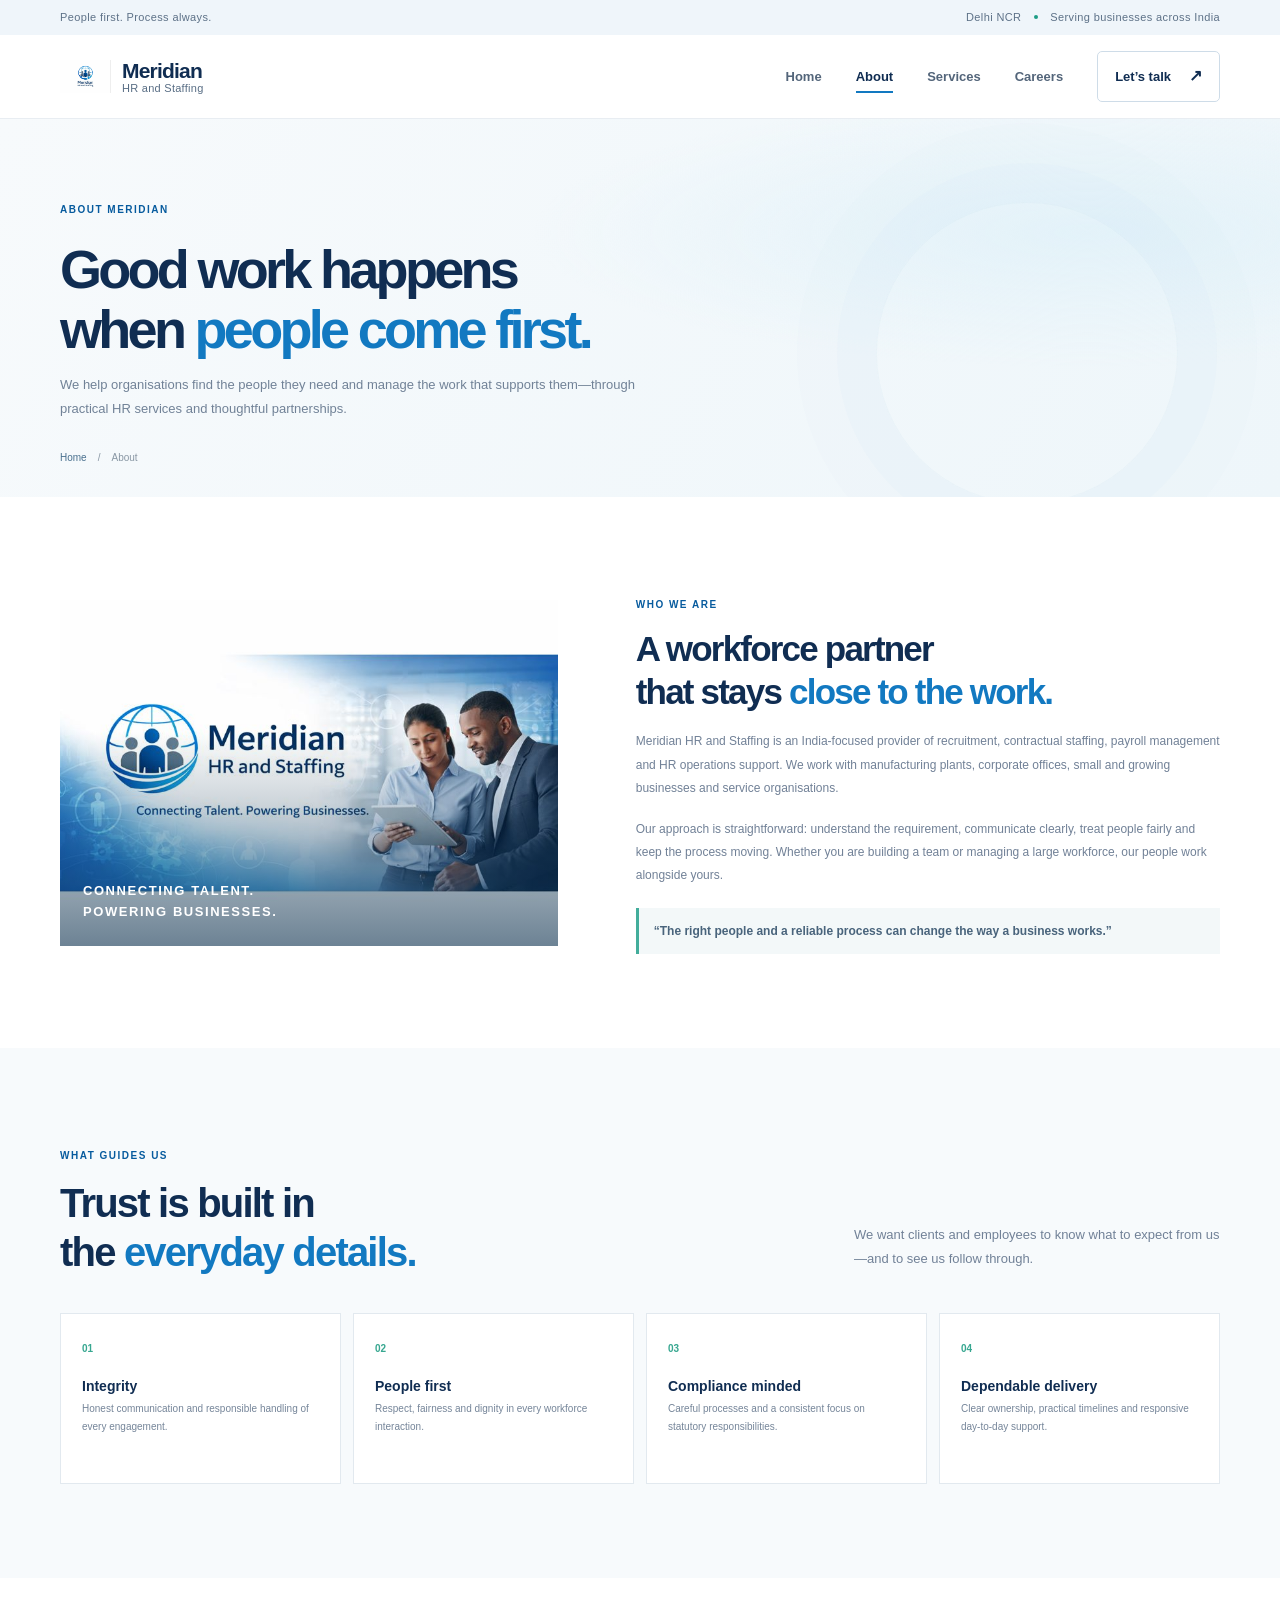
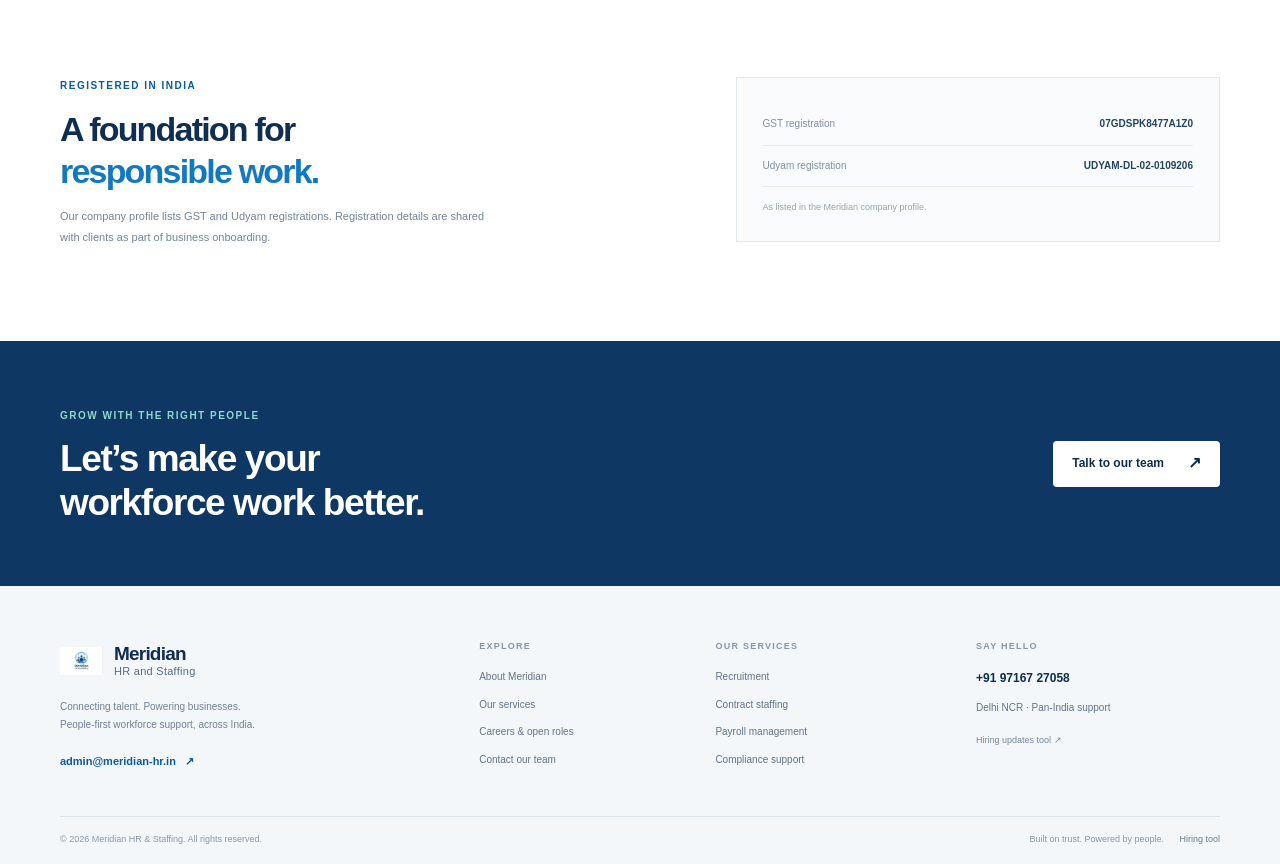
==== about.html @ 5dda0aa1 "Publish Meridian HR & Staffing website" ====
<!doctype html><html lang="en"><head><meta charset="utf-8"><meta name="viewport" content="width=device-width, initial-scale=1"><meta name="description" content="Meet Meridian HR & Staffing, a people-first partner for recruitment, staffing and workforce operations across India."><title>About Meridian | Meridian HR & Staffing</title><link rel="icon" href="assets/logo.jpg"><link rel="stylesheet" href="assets/styles.css"></head><body><div id="site-header"></div><main><section class="page-hero"><div class="container"><span class="eyebrow">ABOUT MERIDIAN</span><h1>Good work happens<br>when <span>people come first.</span></h1><p>We help organisations find the people they need and manage the work that supports them—through practical HR services and thoughtful partnerships.</p><div class="breadcrumb"><a href="index.html">Home</a><span>/</span><span>About</span></div></div></section><section class="section"><div class="container about-split"><div class="about-image"><img src="assets/cover-page.jpg" alt="Meridian HR and Staffing team connecting talent and business"><span>CONNECTING TALENT.<br>POWERING BUSINESSES.</span></div><div class="about-copy"><span class="eyebrow">WHO WE ARE</span><h2>A workforce partner<br>that stays <span>close to the work.</span></h2><p>Meridian HR and Staffing is an India-focused provider of recruitment, contractual staffing, payroll management and HR operations support. We work with manufacturing plants, corporate offices, small and growing businesses and service organisations.</p><p>Our approach is straightforward: understand the requirement, communicate clearly, treat people fairly and keep the process moving. Whether you are building a team or managing a large workforce, our people work alongside yours.</p><div class="about-quote">“The right people and a reliable process can change the way a business works.”</div></div></div></section><section class="section values-section"><div class="container"><div class="section-heading"><div><span class="eyebrow">WHAT GUIDES US</span><h2>Trust is built in<br>the <span>everyday details.</span></h2></div><p>We want clients and employees to know what to expect from us—and to see us follow through.</p></div><div class="value-grid"><div class="value-card"><span>01</span><h3>Integrity</h3><p>Honest communication and responsible handling of every engagement.</p></div><div class="value-card"><span>02</span><h3>People first</h3><p>Respect, fairness and dignity in every workforce interaction.</p></div><div class="value-card"><span>03</span><h3>Compliance minded</h3><p>Careful processes and a consistent focus on statutory responsibilities.</p></div><div class="value-card"><span>04</span><h3>Dependable delivery</h3><p>Clear ownership, practical timelines and responsive day-to-day support.</p></div></div></div></section><section class="section credentials-section"><div class="container credentials-inner"><div><span class="eyebrow">REGISTERED IN INDIA</span><h2>A foundation for<br><span>responsible work.</span></h2><p>Our company profile lists GST and Udyam registrations. Registration details are shared with clients as part of business onboarding.</p></div><div class="credential-card"><div><span>GST registration</span><b>07GDSPK8477A1Z0</b></div><div><span>Udyam registration</span><b>UDYAM-DL-02-0109206</b></div><small>As listed in the Meridian company profile.</small></div></div></section><section class="cta-section"><div class="container cta-inner"><div><span class="eyebrow eyebrow-light">GROW WITH THE RIGHT PEOPLE</span><h2>Let’s make your<br>workforce work better.</h2></div><a class="button button-light" href="contact.html">Talk to our team <span>↗</span></a></div></section></main><div id="site-footer"></div><script src="assets/site.js"></script></body></html>
---- assets/styles.css ----
:root{--navy:#102d52;--blue:#1279c1;--blue-deep:#075b9e;--ink:#1b2d41;--muted:#64768b;--pale:#f4f8fc;--line:#e0e8f0;--white:#fff;--mint:#cdece4;--font-body:'DM Sans',Arial,sans-serif;--font-display:'Manrope','DM Sans',Arial,sans-serif}*{box-sizing:border-box}html{scroll-behavior:smooth;scroll-padding-top:110px}body{margin:0;color:var(--ink);background:#fff;font-family:var(--font-body);font-size:15px;line-height:1.65;-webkit-font-smoothing:antialiased}body.menu-open{overflow:hidden}a{color:inherit;text-decoration:none}button,input,textarea,select{font:inherit}button,a{-webkit-tap-highlight-color:transparent}img{display:block;max-width:100%}.container{width:min(1160px,calc(100% - 64px));margin-inline:auto}.topbar{background:#eff5fa;color:#5d7187;font-size:11px;letter-spacing:.035em}.topbar-inner{min-height:35px;display:flex;align-items:center;justify-content:space-between}.topbar i,.hero-bottom i{display:inline-block;width:4px;height:4px;margin:0 9px 2px;border-radius:50%;background:#1d9c85}.site-header{position:sticky;z-index:20;top:0;background:rgba(255,255,255,.95);backdrop-filter:blur(14px);border-bottom:1px solid #e8edf2}.nav-wrap{height:83px;display:flex;align-items:center;justify-content:space-between}.brand{display:flex;align-items:center;gap:11px;color:var(--navy)}.brand img{width:51px;height:51px;object-fit:contain}.brand span{display:flex;flex-direction:column;line-height:1.13}.brand b{font:800 21px/1.1 var(--font-display);letter-spacing:-.8px}.brand small{font-size:11px;color:#586d84;letter-spacing:.025em}.main-nav{display:flex;align-items:center;gap:34px;font-size:13px;font-weight:600;color:#53657a}.main-nav>a:not(.nav-contact){position:relative;padding:8px 0}.main-nav>a:not(.nav-contact):after{content:"";position:absolute;right:100%;bottom:2px;left:0;height:2px;background:var(--blue);transition:right .2s}.main-nav>a:not(.nav-contact):hover:after,.main-nav>a[aria-current="page"]:after{right:0}.main-nav>a[aria-current="page"]{color:var(--navy)}.nav-contact{display:flex;align-items:center;gap:18px;padding:11px 17px;border:1px solid #cedce8;border-radius:5px;color:var(--navy);transition:.2s}.nav-contact:hover{background:var(--navy);border-color:var(--navy);color:white}.nav-contact span{font-size:16px}.menu-toggle{display:none}.hero{overflow:hidden;position:relative;padding:49px 0 0;background:linear-gradient(118deg,#f9fbfd 0%,#f4f9fd 60%,#e9f4fa 100%)}.hero-grid{display:grid;grid-template-columns:1fr 1.03fr;align-items:center;gap:49px;min-height:438px;padding-bottom:42px}.eyebrow{display:inline-flex;align-items:center;gap:9px;color:var(--blue-deep);font-size:10px;font-weight:700;letter-spacing:.15em;line-height:1.5}.hero-copy>.eyebrow{padding:7px 12px;border:1px solid #dce8f1;border-radius:99px;background:#ffffff9c}.hero-copy>.eyebrow i{width:7px;height:7px;border-radius:50%;background:#45ad91;box-shadow:0 0 0 3px #45ad9120}.hero h1,.page-hero h1,.not-found h1{margin:23px 0 16px;color:var(--navy);font:700 clamp(39px,5vw,61px)/1.12 var(--font-display);letter-spacing:-3.7px}.hero h1 span,.page-hero h1 span,.not-found h1 span{color:var(--blue)}.hero-copy>p{max-width:500px;margin:0;color:#62768c;font-size:15px;line-height:1.9}.hero-actions{display:flex;align-items:center;gap:14px;margin-top:28px}.button{display:inline-flex;align-items:center;justify-content:center;gap:24px;min-height:46px;padding:0 18px;border:1px solid transparent;border-radius:4px;font-size:12px;font-weight:700;cursor:pointer;transition:background .2s,color .2s,border-color .2s,transform .2s}.button span{font-size:16px;transition:transform .2s}.button:hover{transform:translateY(-2px)}.button:hover span{transform:translate(2px,-1px)}.button-primary{background:var(--navy);color:white}.button-primary:hover{background:#1c4a77}.button-quiet{border-color:#d5e0e9;background:#ffffff7d;color:var(--navy)}.button-quiet:hover{border-color:#94aec4;background:white}.hero-proof{display:flex;align-items:center;gap:13px;margin-top:36px;color:#758598;font-size:11px}.avatar-stack{display:flex;padding-left:5px}.avatar-stack span{display:grid;place-items:center;width:27px;height:27px;margin-left:-5px;border:2px solid #f5f8fc;border-radius:50%;background:#dbe9f3;color:var(--navy);font-size:8px;font-weight:700}.avatar-stack span:nth-child(2){background:#cee7ed}.avatar-stack span:nth-child(3){background:#d9eee5}.hero-art{position:relative;padding:8px 5px 8px 0}.hero-image{overflow:hidden;position:relative;height:354px;border-radius:3px 76px 3px 3px;background:#dceefa;box-shadow:0 21px 54px #143d5f16}.hero-image:after{position:absolute;inset:0;content:"";background:linear-gradient(90deg,#e7f5fc26,transparent 62%),linear-gradient(0deg,#164b7333,transparent 52%)}.hero-image img{width:100%;height:100%;object-fit:cover}.hero-note{position:absolute;right:-16px;bottom:35px;z-index:1;display:flex;align-items:center;gap:12px;min-width:236px;padding:14px 17px;border:1px solid #e7edf2;background:#fff;box-shadow:0 9px 30px #143d5f16}.note-icon{display:grid;place-items:center;width:34px;height:34px;border-radius:50%;background:#e9f5f8;color:var(--blue);font-size:19px}.hero-note span:last-child{display:flex;flex-direction:column}.hero-note b{font-size:10px;color:var(--navy)}.hero-note small{margin-top:3px;color:#8794a2;font-size:9px}.hero-dot{position:absolute;width:9px;height:9px;border-radius:50%;background:#53c4b0;box-shadow:0 0 0 6px #53c4b028}.dot-one{top:7px;left:-20px}.dot-two{right:1px;top:31px;width:6px;height:6px;background:#147cc0}.hero-bottom{display:flex;justify-content:space-between;padding:16px 0 17px;border-top:1px solid #dfe8ee;color:#788a9d;font-size:9px;font-weight:700;letter-spacing:.12em}.trust-strip{border-bottom:1px solid #e8edf1;background:#fff}.trust-inner{display:flex;align-items:center;justify-content:space-between;min-height:79px}.trust-label{color:#8794a3;font-size:11px}.trust-items{display:flex;align-items:center;gap:33px;color:#314860;font:700 11px var(--font-display)}.trust-items span+span:before{display:inline-block;width:4px;height:4px;margin:0 15px 2px 0;border-radius:50%;background:#3eb79d;content:""}.section{padding:94px 0}.section-heading{display:flex;align-items:flex-end;justify-content:space-between;gap:35px;margin-bottom:37px}.section-heading h2,.stats-layout h2,.process-intro h2,.contact-form-wrap h2,.about-copy h2,.credentials-inner h2{margin:12px 0 0;color:var(--navy);font:700 clamp(29px,3.5vw,40px)/1.22 var(--font-display);letter-spacing:-1.8px}.section-heading h2 span,.stats-layout h2 span,.process-intro h2 span,.contact-form-wrap h2 span,.about-copy h2 span,.credentials-inner h2 span{color:var(--blue)}.section-heading>p{max-width:366px;margin:0 0 5px;color:#718197;font-size:13px;line-height:1.85}.service-grid{display:grid;grid-template-columns:repeat(4,1fr);gap:12px}.service-card{position:relative;display:flex;min-height:268px;flex-direction:column;padding:23px 21px;border:1px solid #e2e9ef;background:white;transition:transform .22s,border-color .22s,box-shadow .22s}.service-card:hover{transform:translateY(-5px);border-color:#bed9e9;box-shadow:0 12px 35px #133a5810}.card-highlight{border-color:#d1e5ec;background:#f3f9fb}.card-index{color:#8595a5;font-size:9px;font-weight:700;letter-spacing:.13em}.service-icon{display:grid;place-items:center;width:38px;height:38px;margin:27px 0 13px;border:1px solid #e0ebf1;border-radius:2px;background:#f3f8fb;color:#0874b9;font-size:20px}.service-card h3{margin:0;color:var(--navy);font:700 15px var(--font-display);letter-spacing:-.3px}.service-card>p{margin:8px 0 21px;color:#718197;font-size:11px;line-height:1.75}.card-link{display:flex;align-items:center;justify-content:space-between;margin-top:auto;padding-top:14px;border-top:1px solid #e8edf1;color:#526b83;font-size:10px;font-weight:700}.card-link b{color:var(--blue);font-size:15px}.services-footer{display:flex;align-items:center;justify-content:space-between;margin-top:20px;color:#7b8c9d;font-size:10px}.text-link{display:inline-flex;align-items:center;gap:11px;color:var(--blue-deep);font-size:11px;font-weight:700}.text-link span{font-size:15px;transition:transform .2s}.text-link:hover span{transform:translateX(4px)}.process-section{overflow:hidden;background:#102f54;color:#fff}.process-layout{display:grid;grid-template-columns:.9fr 1.1fr;gap:100px}.eyebrow-light{color:#90d8cb}.process-intro h2{margin-top:14px;color:#fff;font-size:43px}.process-intro h2 span{color:#78c7e4}.process-intro>p{max-width:394px;margin:18px 0 24px;color:#c2d0dd;font-size:13px;line-height:1.9}.button-light{background:#fff;color:var(--navy)}.button-light:hover{background:#e4f4f8}.process-list{border-top:1px solid #ffffff2a}.process-row{display:grid;grid-template-columns:44px 1fr 20px;align-items:center;gap:15px;min-height:88px;border-bottom:1px solid #ffffff2a}.process-row>span{align-self:start;padding-top:26px;color:#79cbb9;font-size:10px;font-weight:700;letter-spacing:.08em}.process-row h3{margin:0;color:#fff;font:600 14px var(--font-display)}.process-row p{margin:5px 0 0;color:#b3c3d3;font-size:10px}.process-row>b{color:#77c9bc;font-size:16px}.stats-section{background:#f7fafc}.stats-layout{display:grid;grid-template-columns:.83fr 1.17fr;align-items:center;gap:75px}.stats-layout>div:first-child>p{max-width:390px;margin:15px 0 0;color:#748397;font-size:12px;line-height:1.9}.stats-grid{display:grid;grid-template-columns:1fr 1fr;border-top:1px solid #dce5ed;border-left:1px solid #dce5ed}.stat-box{display:flex;min-height:131px;flex-direction:column;justify-content:center;padding:23px 26px;border-right:1px solid #dce5ed;border-bottom:1px solid #dce5ed;background:#ffffff8c}.stat-box>strong{color:var(--navy);font:700 38px/1 var(--font-display);letter-spacing:-1.6px}.stat-box>strong span{color:var(--blue)}.stat-box>span{margin-top:10px;color:#728398;font-size:10px}.stat-caption{position:relative;justify-content:center;background:#edf6f7}.stat-caption>span{max-width:200px;margin:0;color:#4c667c;font:600 13px/1.6 var(--font-display)}.stat-caption>b{position:absolute;right:20px;bottom:12px;color:#56af9d;font-size:23px}.industries-section{padding-top:91px;padding-bottom:96px}.industries-section .section-heading{margin-bottom:28px}.industry-row{display:grid;grid-template-columns:65px 1.1fr 1fr 23px;align-items:center;min-height:69px;border-top:1px solid #e4ebf0;transition:padding .2s,background .2s}.industry-row:last-child{border-bottom:1px solid #e4ebf0}.industry-row:hover{padding-inline:11px;background:#f5f9fb}.industry-row>span:first-child{color:#91a0ad;font-size:10px}.industry-row>b{color:var(--navy);font:700 13px var(--font-display)}.industry-desc{color:#8593a1;font-size:10px}.industry-arrow{justify-self:end;color:var(--blue);font-size:17px}.cta-section{padding:61px 0;background:#0e3863;color:white}.cta-inner{display:flex;align-items:center;justify-content:space-between;gap:30px}.cta-inner h2{margin:10px 0 0;font:700 clamp(28px,3vw,37px)/1.2 var(--font-display);letter-spacing:-1.4px}.cta-inner p{margin:11px 0 0;color:#c1d3e0;font-size:12px}.cta-inner>.button{flex-shrink:0}.site-footer{background:#f4f7fa}.footer-main{display:grid;grid-template-columns:1.55fr .8fr .9fr 1fr;gap:41px;padding-top:53px;padding-bottom:43px}.brand-footer img{width:43px;height:43px}.brand-footer b{font-size:19px}.footer-brand>p{margin:16px 0 14px;color:#718196;font-size:10px;line-height:1.8}.footer-email{color:var(--blue-deep);font-size:11px;font-weight:600}.footer-email span{margin-left:6px}.footer-column,.footer-contact{display:flex;flex-direction:column;align-items:flex-start;gap:11px;color:#637488;font-size:10px}.footer-title{margin-bottom:4px;color:#8997a4;font-size:9px;font-weight:700;letter-spacing:.14em}.footer-column a:hover,.footer-contact a:hover{color:var(--blue)}.footer-contact>a:first-of-type{color:var(--navy);font-size:12px;font-weight:700}.footer-contact>span:not(.footer-title){font-size:10px}.footer-contact .footer-admin{margin-top:5px;color:#76899c;font-size:9px}.footer-bottom{display:flex;justify-content:space-between;padding:15px 0 17px;border-top:1px solid #dce4eb;color:#8a97a4;font-size:9px}.footer-bottom a{margin-left:13px;color:#697e92}.page-hero{position:relative;overflow:hidden;padding:77px 0 31px;background:radial-gradient(ellipse at 85% 30%,#e3f2f9 0,transparent 36%),linear-gradient(120deg,#f7fafc,#eef6fa)}.page-hero:after{position:absolute;right:8%;top:22%;width:300px;height:300px;border:1px solid #b8d8e921;border-radius:50%;content:"";box-shadow:0 0 0 39px #b8d8e914,0 0 0 79px #b8d8e90d;pointer-events:none}.page-hero .container{position:relative;z-index:1}.page-hero h1{margin:18px 0 13px;font-size:54px}.page-hero p{max-width:585px;margin:0;color:#718297;font-size:13px;line-height:1.85}.breadcrumb{display:flex;gap:11px;margin-top:29px;color:#8997a4;font-size:10px}.breadcrumb a{color:#49708e}.about-split{display:grid;grid-template-columns:.92fr 1.08fr;align-items:center;gap:78px}.about-image{position:relative;overflow:hidden;min-height:346px;background:#dceaf1}.about-image:after{position:absolute;inset:0;background:linear-gradient(0deg,#1034519c,transparent 62%);content:""}.about-image img{position:absolute;width:100%;height:100%;object-fit:cover}.about-image>span{position:absolute;z-index:1;bottom:23px;left:23px;color:white;font:700 13px/1.65 var(--font-display);letter-spacing:.12em}.about-copy h2{font-size:35px}.about-copy>p{margin:17px 0 0;color:#718197;font-size:12px;line-height:1.95}.about-quote{margin-top:20px;padding:13px 15px;border-left:3px solid #42ad9b;background:#f3f8f9;color:#49647c;font:600 12px/1.7 var(--font-display)}.values-section{background:#f7fafc}.value-grid{display:grid;grid-template-columns:repeat(4,1fr);gap:12px}.value-card{min-height:171px;padding:21px;border:1px solid #e2e9ef;background:white}.value-card>span{color:#37a790;font-size:10px;font-weight:700}.value-card h3{margin:18px 0 6px;color:var(--navy);font:700 14px var(--font-display)}.value-card p{margin:0;color:#758599;font-size:10px;line-height:1.8}.credentials-inner{display:grid;grid-template-columns:1fr .8fr;align-items:center;gap:70px}.credentials-inner h2{font-size:34px}.credentials-inner>div:first-child>p{max-width:440px;margin:14px 0 0;color:#748397;font-size:11px;line-height:1.85}.credential-card{padding:26px;border:1px solid #e0e8ef;background:#f9fbfc}.credential-card>div{display:flex;justify-content:space-between;gap:20px;padding:12px 0;border-bottom:1px solid #e4ebf0}.credential-card>div span{color:#8290a0;font-size:10px}.credential-card>div b{color:#244460;font-size:10px}.credential-card>small{display:block;margin-top:13px;color:#99a4ae;font-size:9px}.service-detail-section{padding-top:47px}.service-detail{display:grid;grid-template-columns:67px 1fr auto;gap:15px;padding:32px 0;border-bottom:1px solid #e3eaf0;scroll-margin-top:125px}.service-detail:first-child{border-top:1px solid #e3eaf0}.detail-number{padding-top:2px;color:#41a996;font:600 19px var(--font-display)}.service-detail h2{margin:8px 0;color:var(--navy);font:700 22px var(--font-display);letter-spacing:-.6px}.service-detail>div>p{max-width:710px;margin:0;color:#718197;font-size:11px;line-height:1.85}.service-detail ul{display:grid;grid-template-columns:1fr 1fr;gap:7px 26px;margin:14px 0 0;padding-left:16px;color:#617589;font-size:10px}.service-detail li::marker{color:#3ba78f}.service-detail>.text-link{align-self:start;margin-top:25px;white-space:nowrap}.jobs-section{padding-top:60px}.jobs-layout{display:grid;grid-template-columns:1fr 288px;align-items:start;gap:39px}.jobs-heading,.admin-panel-head{display:flex;align-items:center;justify-content:space-between;gap:18px;padding-bottom:18px;border-bottom:1px solid #e1e9ef}.jobs-heading h2,.admin-panel-head h2{margin:4px 0 0;color:var(--navy);font:700 25px var(--font-display);letter-spacing:-.8px}.live-label{display:flex;align-items:center;gap:8px;color:#73869a;font-size:9px}.live-label i,.job-active i{width:6px;height:6px;border-radius:50%;background:#3aac8e}.jobs-list{display:grid;gap:12px;margin-top:17px}.job-card{padding:21px;border:1px solid #e0e8ef;background:white;transition:border-color .2s,box-shadow .2s}.job-card:hover{border-color:#c6dce9;box-shadow:0 9px 25px #173f5b0c}.job-card-head{display:flex;align-items:center;justify-content:space-between}.job-dept{color:#5d7890;font-size:9px;font-weight:700;letter-spacing:.09em;text-transform:uppercase}.job-active{display:flex;align-items:center;gap:6px;color:#4c927f;font-size:8px;font-weight:700;letter-spacing:.11em}.job-card h3{margin:11px 0 7px;color:var(--navy);font:700 18px var(--font-display)}.job-meta{display:flex;gap:16px;color:#8090a0;font-size:9px}.job-card>p{max-width:610px;margin:12px 0;color:#6e8093;font-size:11px;line-height:1.75}.job-details{margin-top:11px;border-top:1px solid #edf0f3}.job-details summary{display:flex;justify-content:space-between;padding:11px 0 3px;color:#506a82;font-size:10px;font-weight:700;cursor:pointer;list-style:none}.job-details summary::-webkit-details-marker{display:none}.job-details[open] summary span{transform:rotate(45deg)}.job-details ul{margin:7px 0 10px;padding-left:17px;color:#718398;font-size:10px}.job-apply{min-height:37px;margin-top:13px;font-size:10px}.empty-jobs{padding:39px 23px;border:1px dashed #cddbe4;text-align:center}.empty-jobs>span{color:#35a790;font-size:24px}.empty-jobs h3{margin:9px 0 3px;color:var(--navy);font:700 16px var(--font-display)}.empty-jobs p{color:#77889a;font-size:10px}.jobs-sidebar{padding:22px;border:1px solid #e0e8ef;background:#f8fafc}.jobs-sidebar h3{margin:8px 0 16px;color:var(--navy);font:700 17px var(--font-display)}.tip-row{display:flex;gap:12px;padding:11px 0;border-top:1px solid #e5ebf0}.tip-row>span{color:#42a990;font-size:9px;font-weight:700}.tip-row>p{margin:0;color:#66798d;font-size:10px}.privacy-note{margin-top:12px;padding:13px;background:#edf4f6}.privacy-note>b{color:var(--navy);font-size:10px}.privacy-note>p{margin:5px 0 0;color:#718296;font-size:9px;line-height:1.75}.sidebar-contact{display:flex;flex-direction:column;gap:3px;margin-top:16px;color:#8290a0;font-size:9px}.sidebar-contact span{color:var(--blue-deep);font-weight:700}.jobs-note{margin-top:15px;padding:16px;background:#f3f8fa}.jobs-note>span{float:left;margin-right:10px;color:#36a88f;font-size:17px}.jobs-note>p{margin:0;color:#6b7f93;font-size:10px;line-height:1.8}.jobs-note>a{display:inline-flex;gap:15px;margin:9px 0 0 27px;color:var(--blue-deep);font-size:9px;font-weight:700}.contact-section{padding-top:56px}.contact-layout{display:grid;grid-template-columns:1.02fr .98fr;gap:56px}.contact-options{display:grid;grid-template-columns:1fr 1fr;align-content:start;gap:12px}.contact-card{display:flex;min-height:220px;flex-direction:column;align-items:flex-start;padding:20px;border:1px solid #e1e8ef;background:white;transition:transform .2s,border-color .2s}.contact-card:hover{transform:translateY(-3px);border-color:#bad6e5}.contact-icon{display:grid;place-items:center;width:36px;height:36px;margin-bottom:19px;background:#eff6f8;color:#157cb5;font-size:19px}.contact-card h2{margin:7px 0;color:var(--navy);font:700 14px var(--font-display);letter-spacing:-.35px}.contact-card h2 span{color:#477a9d;font-size:12px}.contact-card>p{margin:0;color:#77889a;font-size:10px;line-height:1.7}.contact-card>b{margin-top:auto;padding-top:12px;color:var(--blue-deep);font-size:9px}.contact-location{grid-column:1/-1;min-height:187px;background:#f6f9fb}.contact-location h2{font-size:20px}.contact-form-wrap{padding:29px;border:1px solid #e0e8ef;background:#f9fbfc}.contact-form-wrap h2{margin-top:7px;font-size:29px}.contact-form-wrap>p{margin:12px 0 18px;color:#748397;font-size:10px;line-height:1.8}.contact-form-wrap form{display:grid;gap:12px}.contact-form-wrap label,.admin-fields label{display:grid;gap:5px;color:#40586f;font-size:10px;font-weight:600}.contact-form-wrap input,.contact-form-wrap textarea,.contact-form-wrap select,.admin-fields input,.admin-fields textarea{width:100%;border:1px solid #dce5eb;border-radius:2px;outline:0;background:white;color:#284259;font-size:11px;font-weight:400;transition:border-color .2s,box-shadow .2s}.contact-form-wrap input,.contact-form-wrap select,.admin-fields input{height:40px;padding:0 11px}.contact-form-wrap textarea,.admin-fields textarea{min-height:75px;padding:9px 11px;resize:vertical}.contact-form-wrap input:focus,.contact-form-wrap textarea:focus,.contact-form-wrap select:focus,.admin-fields input:focus,.admin-fields textarea:focus{border-color:#5ba4c9;box-shadow:0 0 0 3px #5ba4c91b}.contact-form-wrap input::placeholder,.contact-form-wrap textarea::placeholder{color:#a1adb8}.contact-form-wrap form>.button{justify-self:start;margin-top:1px}.form-privacy{margin:0!important;color:#96a1ab!important;font-size:9px!important}.admin-warning{display:flex;gap:13px;padding:16px;border:1px solid #e3dfc7;background:#fcfaf2}.admin-warning>span{color:#b29127;font-size:19px}.admin-warning>b,.admin-warning div>b{color:#5f552e;font-size:11px}.admin-warning p{margin:4px 0 0;color:#77704f;font-size:10px;line-height:1.8}.admin-warning code,.admin-help code{color:#325875}.admin-panel{margin-top:19px;padding:24px;border:1px solid #e0e8ef}.admin-panel-head{padding-bottom:17px}.admin-panel-head h2{font-size:22px}.admin-panel-head .button{min-height:38px;font-size:10px}.admin-job{margin-top:16px;padding:16px;border:1px solid #e5ebf0;background:#fafcfd}.admin-job-top{display:flex;align-items:center;gap:16px;padding-bottom:13px;border-bottom:1px solid #e7ecf0}.admin-job-top>b{margin-right:auto;color:var(--navy);font-size:10px}.active-toggle{display:flex;align-items:center;gap:6px;color:#6c7e90;font-size:9px}.active-toggle input{accent-color:#208a72}.remove-job{border:0;background:transparent;color:#aa6767;font-size:9px;cursor:pointer}.admin-fields{display:grid;grid-template-columns:1fr 1fr;gap:12px;margin-top:13px}.admin-fields label{font-size:9px}.admin-fields input{height:35px}.admin-fields textarea{min-height:58px;font-size:10px}.admin-fields .field-wide{grid-column:1/-1}.admin-fields small{color:#97a2ad;font-size:8px;font-weight:400}.admin-empty{padding:24px;text-align:center;color:#8391a0;font-size:10px}.admin-footer{display:flex;align-items:center;gap:14px;margin-top:19px;padding-top:17px;border-top:1px solid #e5ebf0}.admin-footer .button{min-height:40px;font-size:10px}.admin-footer>span{color:#84919d;font-size:9px}.admin-help{margin-top:17px;padding:22px;background:#f3f7fa}.admin-help ol{display:grid;gap:10px;margin:13px 0;padding-left:19px;color:#64798d;font-size:10px}.admin-help li::marker{color:#35a990;font-weight:700}.admin-help>p{color:#81909e;font-size:9px}.not-found{padding:112px 0 130px;background:linear-gradient(125deg,#f7fafc,#edf6fa)}.not-found h1{font-size:54px}.not-found p{margin:0 0 22px;color:#708297;font-size:13px}
@media(min-width:1500px){.container{width:min(1210px,calc(100% - 96px))}.hero-grid{min-height:475px}.hero-image{height:386px}}
@media(max-width:900px){.container{width:calc(100% - 44px)}.hero-grid{gap:27px;grid-template-columns:1fr .95fr}.hero h1{font-size:48px}.hero-image{height:300px}.hero-note{right:-7px;min-width:208px}.trust-items{gap:16px}.trust-items span+span:before{margin-right:8px}.service-grid{grid-template-columns:1fr 1fr}.service-card{min-height:240px}.process-layout{gap:48px}.stats-layout{gap:40px}.footer-main{grid-template-columns:1.3fr 1fr 1fr;gap:32px}.footer-contact{grid-column:2/-1}.about-split{gap:40px}.jobs-layout{grid-template-columns:1fr 250px;gap:21px}.contact-layout{gap:28px}.contact-card{padding:16px}.contact-form-wrap{padding:23px}}
@media(max-width:650px){html{scroll-padding-top:75px}.container{width:calc(100% - 36px)}.topbar-inner{min-height:30px;font-size:9px}.topbar-inner>span:first-child{display:none}.topbar-inner>span:last-child{margin-left:auto}.nav-wrap{height:70px}.brand img{width:43px;height:43px}.brand b{font-size:19px}.menu-toggle{display:flex;width:41px;height:39px;flex-direction:column;justify-content:center;gap:6px;border:1px solid #dce5eb;background:white}.menu-toggle span{width:16px;height:1.5px;margin-left:11px;background:var(--navy);transition:transform .2s}.menu-toggle[aria-expanded="true"] span:first-child{transform:translateY(3.75px) rotate(45deg)}.menu-toggle[aria-expanded="true"] span:last-child{transform:translateY(-3.75px) rotate(-45deg)}.main-nav{position:fixed;inset:101px 0 0;display:flex;visibility:hidden;flex-direction:column;align-items:stretch;gap:4px;padding:22px 23px;background:white;opacity:0;transform:translateY(-6px);transition:.2s}.main-nav.nav-open{visibility:visible;opacity:1;transform:translateY(0)}.main-nav>a:not(.nav-contact){padding:14px 2px;border-bottom:1px solid #edf0f3;font-size:15px}.main-nav>a:not(.nav-contact):after{display:none}.nav-contact{justify-content:space-between;margin-top:13px}.hero{padding-top:29px}.hero-grid{grid-template-columns:1fr;gap:25px;padding-bottom:26px}.hero h1{margin-top:18px;font-size:45px;letter-spacing:-2.7px}.hero-copy>p{font-size:13px}.hero-actions{flex-wrap:wrap;gap:9px;margin-top:22px}.button{min-height:43px;padding-inline:14px;gap:16px;font-size:11px}.hero-proof{margin-top:22px}.hero-art{padding:0 0 15px}.hero-image{height:245px;border-top-right-radius:56px}.hero-note{right:8px;bottom:0;min-width:202px;padding:10px 12px}.hero-bottom{font-size:8px}.trust-inner{align-items:flex-start;flex-direction:column;gap:10px;padding-block:16px}.trust-label{font-size:10px}.trust-items{flex-wrap:wrap;gap:9px 16px;font-size:9px}.trust-items span+span:before{margin-right:7px}.section{padding:64px 0}.section-heading{align-items:flex-start;flex-direction:column;gap:12px;margin-bottom:25px}.section-heading h2,.stats-layout h2,.process-intro h2{font-size:32px}.section-heading>p{font-size:11px}.service-grid{gap:9px}.service-card{min-height:238px;padding:16px 14px}.card-index{font-size:8px}.service-icon{width:33px;height:33px;margin:21px 0 11px}.service-card h3{font-size:13px}.service-card>p{font-size:10px}.card-link{font-size:9px}.services-footer{align-items:flex-start;flex-direction:column;gap:9px;font-size:9px}.process-layout{grid-template-columns:1fr;gap:30px}.process-intro h2{font-size:37px}.process-intro>p{font-size:11px}.process-row{min-height:77px;grid-template-columns:36px 1fr 15px}.process-row>span{padding-top:23px}.process-row h3{font-size:12px}.stats-layout{grid-template-columns:1fr;gap:25px}.stats-layout>div:first-child>p{font-size:11px}.stat-box{min-height:112px;padding:17px}.stat-box>strong{font-size:33px}.industry-row{grid-template-columns:35px 1fr 20px;min-height:63px}.industry-row>b{font-size:11px}.industry-desc{display:none}.cta-section{padding:45px 0}.cta-inner{align-items:flex-start;flex-direction:column;gap:20px}.cta-inner h2{font-size:30px}.footer-main{grid-template-columns:1fr 1fr;gap:28px 18px;padding-top:39px;padding-bottom:31px}.footer-brand{grid-column:1/-1}.footer-contact{grid-column:auto}.footer-bottom{align-items:flex-start;flex-direction:column;gap:4px;font-size:8px}.page-hero{padding:53px 0 22px}.page-hero h1,.not-found h1{font-size:43px;letter-spacing:-2.7px}.page-hero p{max-width:510px;font-size:11px}.breadcrumb{margin-top:19px}.about-split{grid-template-columns:1fr;gap:28px}.about-image{min-height:245px}.about-copy h2,.credentials-inner h2{font-size:30px}.about-copy>p{font-size:11px}.value-grid{grid-template-columns:1fr 1fr;gap:9px}.value-card{min-height:154px;padding:15px}.value-card h3{font-size:12px}.value-card p{font-size:9px}.credentials-inner{grid-template-columns:1fr;gap:23px}.credential-card{padding:18px}.credential-card>div b{font-size:9px}.service-detail-section{padding-top:28px}.service-detail{grid-template-columns:38px 1fr;gap:9px;padding:25px 0}.detail-number{font-size:16px}.service-detail h2{font-size:19px}.service-detail>div>p{font-size:10px}.service-detail ul{grid-template-columns:1fr;gap:5px;font-size:9px}.service-detail>.text-link{grid-column:2;margin-top:5px}.jobs-layout{grid-template-columns:1fr;gap:18px}.jobs-sidebar{grid-row:1}.jobs-sidebar h3{font-size:15px}.jobs-sidebar .tip-row{display:inline-flex;width:32%;vertical-align:top}.privacy-note{margin-top:8px}.jobs-heading h2{font-size:22px}.job-card{padding:16px}.job-card h3{font-size:16px}.job-meta{flex-wrap:wrap}.contact-layout{grid-template-columns:1fr;gap:20px}.contact-card{min-height:199px;padding:14px}.contact-card h2{font-size:12px;overflow-wrap:anywhere}.contact-location{min-height:169px}.contact-form-wrap{padding:20px}.contact-form-wrap h2{font-size:27px}.admin-panel{padding:16px}.admin-panel-head{align-items:flex-start}.admin-panel-head h2{font-size:19px}.admin-panel-head .button{padding-inline:9px;gap:5px;font-size:9px}.admin-job{padding:12px}.admin-job-top{flex-wrap:wrap;gap:9px}.active-toggle{font-size:8px}.admin-fields{grid-template-columns:1fr;gap:9px}.admin-fields .field-wide{grid-column:auto}.admin-footer{align-items:flex-start;flex-direction:column}.admin-warning p{font-size:9px}.not-found{padding:90px 0 100px}}
@media(prefers-reduced-motion:reduce){*,*::before,*::after{scroll-behavior:auto!important;transition:none!important}}
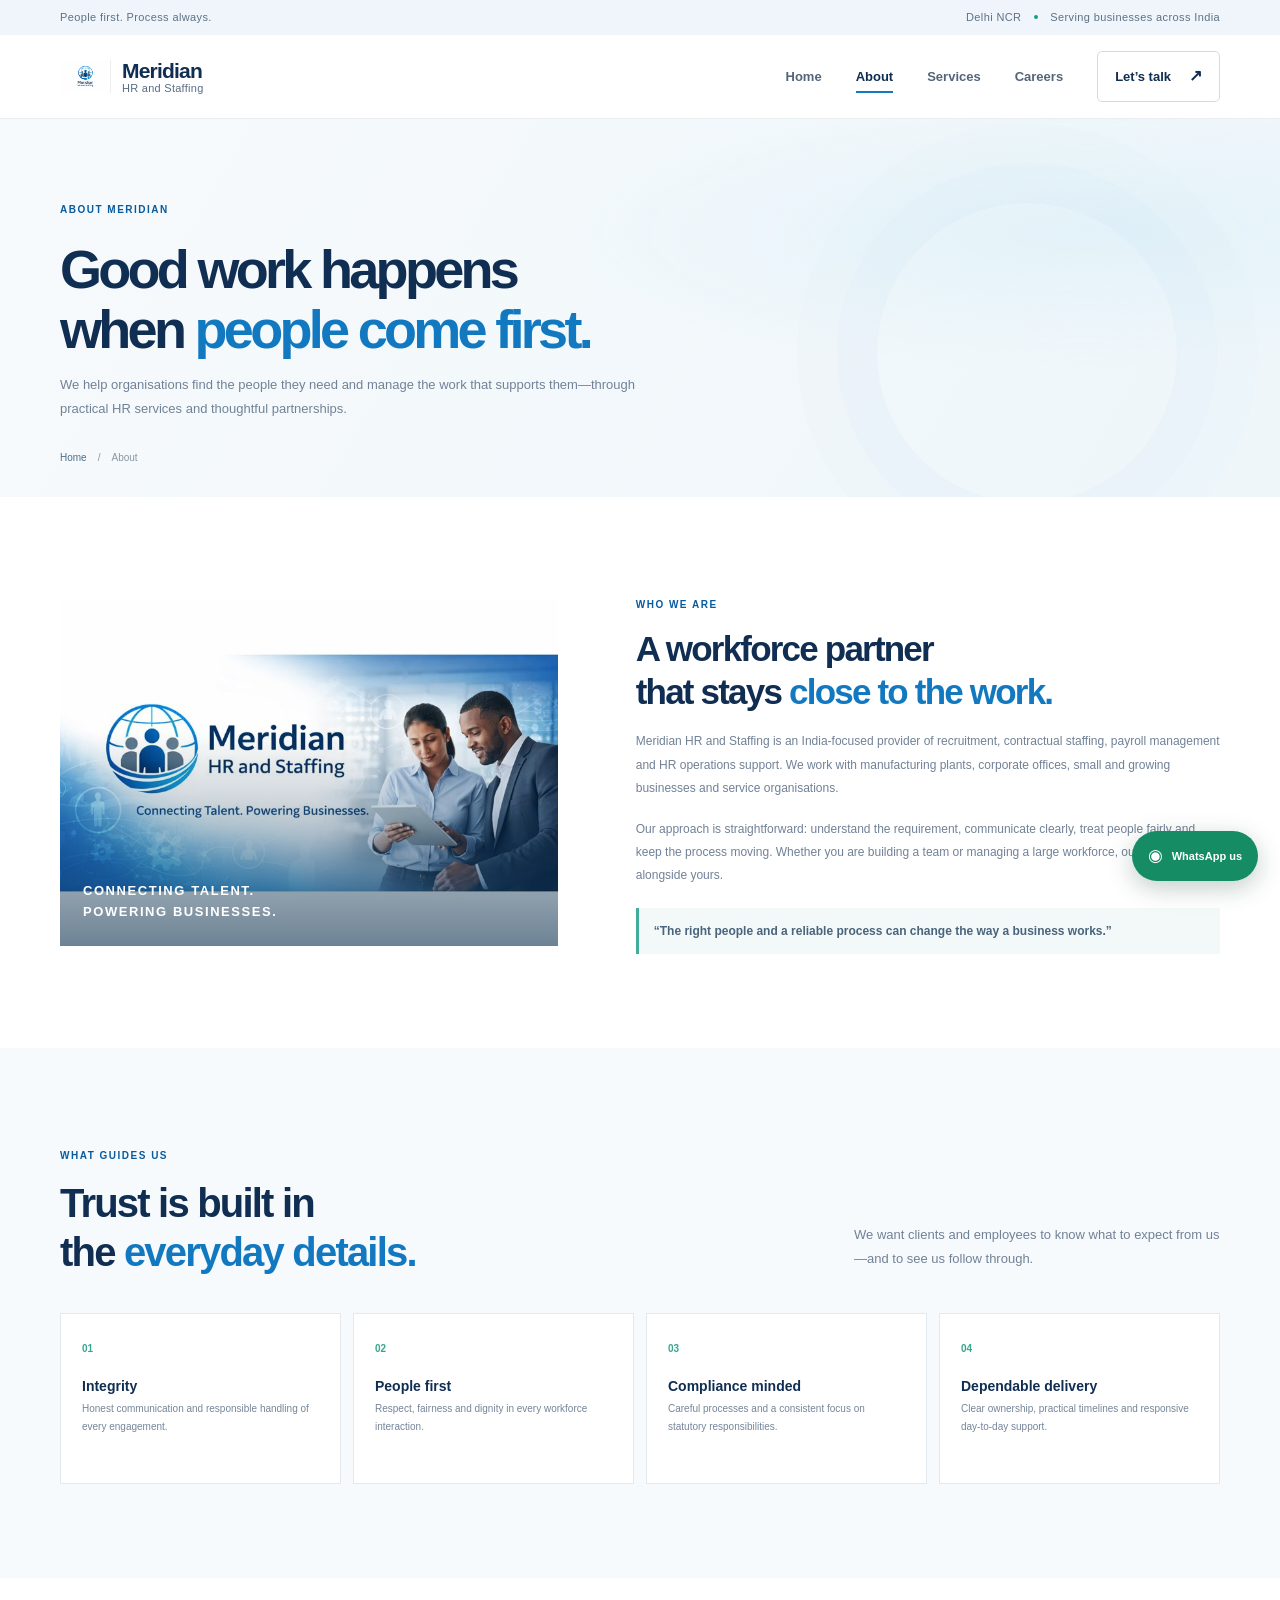
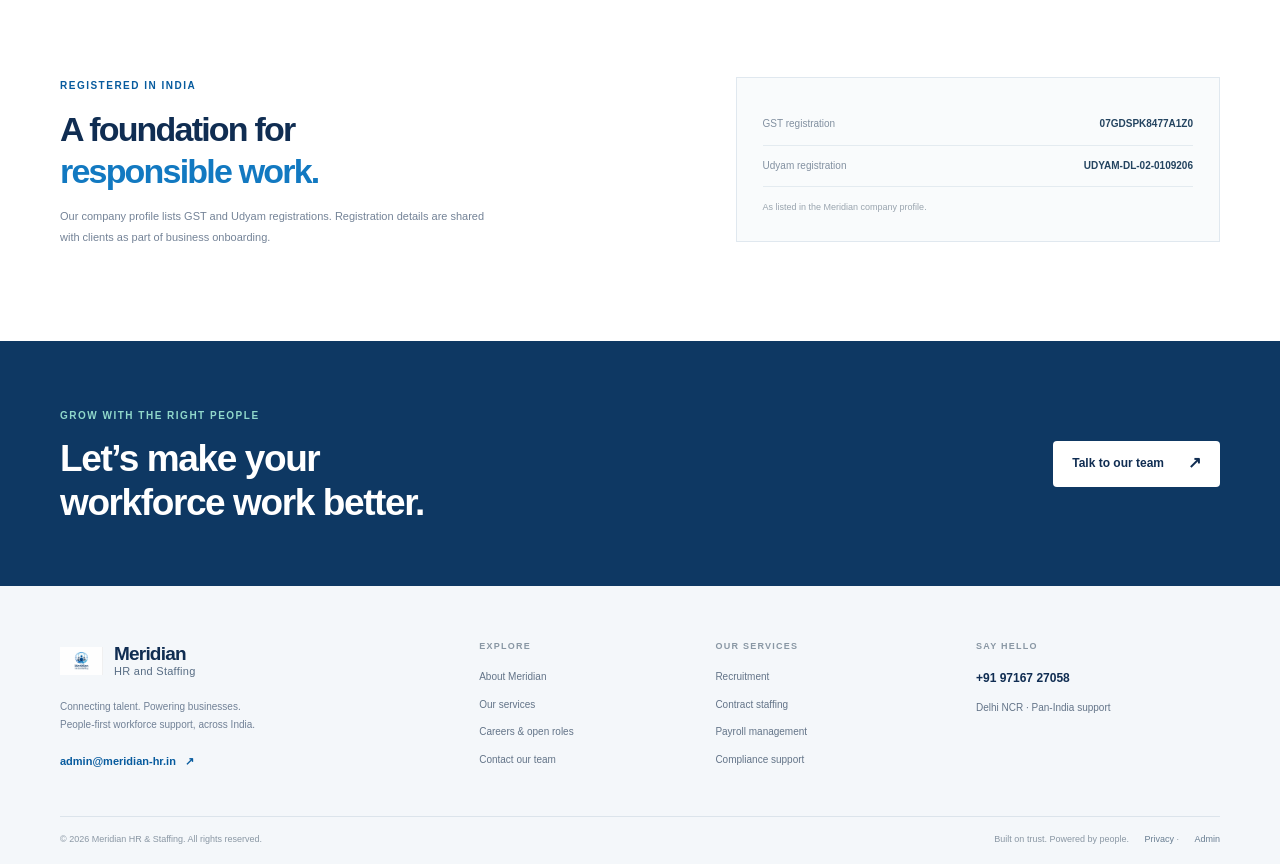
==== commit 2ba2aaf0: "Add protected job workflow and candidate trust tools" ====
--- a/about.html
+++ b/about.html
@@ -1 +1 @@
-<!doctype html><html lang="en"><head><meta charset="utf-8"><meta name="viewport" content="width=device-width, initial-scale=1"><meta name="description" content="Meet Meridian HR & Staffing, a people-first partner for recruitment, staffing and workforce operations across India."><title>About Meridian | Meridian HR & Staffing</title><link rel="icon" href="assets/logo.jpg"><link rel="stylesheet" href="assets/styles.css"></head><body><div id="site-header"></div><main><section class="page-hero"><div class="container"><span class="eyebrow">ABOUT MERIDIAN</span><h1>Good work happens<br>when <span>people come first.</span></h1><p>We help organisations find the people they need and manage the work that supports them—through practical HR services and thoughtful partnerships.</p><div class="breadcrumb"><a href="index.html">Home</a><span>/</span><span>About</span></div></div></section><section class="section"><div class="container about-split"><div class="about-image"><img src="assets/cover-page.jpg" alt="Meridian HR and Staffing team connecting talent and business"><span>CONNECTING TALENT.<br>POWERING BUSINESSES.</span></div><div class="about-copy"><span class="eyebrow">WHO WE ARE</span><h2>A workforce partner<br>that stays <span>close to the work.</span></h2><p>Meridian HR and Staffing is an India-focused provider of recruitment, contractual staffing, payroll management and HR operations support. We work with manufacturing plants, corporate offices, small and growing businesses and service organisations.</p><p>Our approach is straightforward: understand the requirement, communicate clearly, treat people fairly and keep the process moving. Whether you are building a team or managing a large workforce, our people work alongside yours.</p><div class="about-quote">“The right people and a reliable process can change the way a business works.”</div></div></div></section><section class="section values-section"><div class="container"><div class="section-heading"><div><span class="eyebrow">WHAT GUIDES US</span><h2>Trust is built in<br>the <span>everyday details.</span></h2></div><p>We want clients and employees to know what to expect from us—and to see us follow through.</p></div><div class="value-grid"><div class="value-card"><span>01</span><h3>Integrity</h3><p>Honest communication and responsible handling of every engagement.</p></div><div class="value-card"><span>02</span><h3>People first</h3><p>Respect, fairness and dignity in every workforce interaction.</p></div><div class="value-card"><span>03</span><h3>Compliance minded</h3><p>Careful processes and a consistent focus on statutory responsibilities.</p></div><div class="value-card"><span>04</span><h3>Dependable delivery</h3><p>Clear ownership, practical timelines and responsive day-to-day support.</p></div></div></div></section><section class="section credentials-section"><div class="container credentials-inner"><div><span class="eyebrow">REGISTERED IN INDIA</span><h2>A foundation for<br><span>responsible work.</span></h2><p>Our company profile lists GST and Udyam registrations. Registration details are shared with clients as part of business onboarding.</p></div><div class="credential-card"><div><span>GST registration</span><b>07GDSPK8477A1Z0</b></div><div><span>Udyam registration</span><b>UDYAM-DL-02-0109206</b></div><small>As listed in the Meridian company profile.</small></div></div></section><section class="cta-section"><div class="container cta-inner"><div><span class="eyebrow eyebrow-light">GROW WITH THE RIGHT PEOPLE</span><h2>Let’s make your<br>workforce work better.</h2></div><a class="button button-light" href="contact.html">Talk to our team <span>↗</span></a></div></section></main><div id="site-footer"></div><script src="assets/site.js"></script></body></html>
+<!doctype html><html lang="en"><head><meta charset="utf-8"><meta name="viewport" content="width=device-width, initial-scale=1"><meta name="description" content="Meet Meridian HR & Staffing, a people-first partner for recruitment, staffing and workforce operations across India."><link rel="canonical" href="https://meridian-hr.in/about.html"><title>About Meridian | Meridian HR & Staffing</title><link rel="icon" href="assets/logo.jpg"><link rel="stylesheet" href="assets/styles.css"></head><body><div id="site-header"></div><main><section class="page-hero"><div class="container"><span class="eyebrow">ABOUT MERIDIAN</span><h1>Good work happens<br>when <span>people come first.</span></h1><p>We help organisations find the people they need and manage the work that supports them—through practical HR services and thoughtful partnerships.</p><div class="breadcrumb"><a href="index.html">Home</a><span>/</span><span>About</span></div></div></section><section class="section"><div class="container about-split"><div class="about-image"><img src="assets/cover-page.jpg" alt="Meridian HR and Staffing team connecting talent and business"><span>CONNECTING TALENT.<br>POWERING BUSINESSES.</span></div><div class="about-copy"><span class="eyebrow">WHO WE ARE</span><h2>A workforce partner<br>that stays <span>close to the work.</span></h2><p>Meridian HR and Staffing is an India-focused provider of recruitment, contractual staffing, payroll management and HR operations support. We work with manufacturing plants, corporate offices, small and growing businesses and service organisations.</p><p>Our approach is straightforward: understand the requirement, communicate clearly, treat people fairly and keep the process moving. Whether you are building a team or managing a large workforce, our people work alongside yours.</p><div class="about-quote">“The right people and a reliable process can change the way a business works.”</div></div></div></section><section class="section values-section"><div class="container"><div class="section-heading"><div><span class="eyebrow">WHAT GUIDES US</span><h2>Trust is built in<br>the <span>everyday details.</span></h2></div><p>We want clients and employees to know what to expect from us—and to see us follow through.</p></div><div class="value-grid"><div class="value-card"><span>01</span><h3>Integrity</h3><p>Honest communication and responsible handling of every engagement.</p></div><div class="value-card"><span>02</span><h3>People first</h3><p>Respect, fairness and dignity in every workforce interaction.</p></div><div class="value-card"><span>03</span><h3>Compliance minded</h3><p>Careful processes and a consistent focus on statutory responsibilities.</p></div><div class="value-card"><span>04</span><h3>Dependable delivery</h3><p>Clear ownership, practical timelines and responsive day-to-day support.</p></div></div></div></section><section class="section credentials-section"><div class="container credentials-inner"><div><span class="eyebrow">REGISTERED IN INDIA</span><h2>A foundation for<br><span>responsible work.</span></h2><p>Our company profile lists GST and Udyam registrations. Registration details are shared with clients as part of business onboarding.</p></div><div class="credential-card"><div><span>GST registration</span><b>07GDSPK8477A1Z0</b></div><div><span>Udyam registration</span><b>UDYAM-DL-02-0109206</b></div><small>As listed in the Meridian company profile.</small></div></div></section><section class="cta-section"><div class="container cta-inner"><div><span class="eyebrow eyebrow-light">GROW WITH THE RIGHT PEOPLE</span><h2>Let’s make your<br>workforce work better.</h2></div><a class="button button-light" href="contact.html">Talk to our team <span>↗</span></a></div></section></main><div id="site-footer"></div><script src="assets/site.js"></script></body></html>
--- a/assets/styles.css
+++ b/assets/styles.css
@@ -3,3 +3,6 @@
 @media(max-width:900px){.container{width:calc(100% - 44px)}.hero-grid{gap:27px;grid-template-columns:1fr .95fr}.hero h1{font-size:48px}.hero-image{height:300px}.hero-note{right:-7px;min-width:208px}.trust-items{gap:16px}.trust-items span+span:before{margin-right:8px}.service-grid{grid-template-columns:1fr 1fr}.service-card{min-height:240px}.process-layout{gap:48px}.stats-layout{gap:40px}.footer-main{grid-template-columns:1.3fr 1fr 1fr;gap:32px}.footer-contact{grid-column:2/-1}.about-split{gap:40px}.jobs-layout{grid-template-columns:1fr 250px;gap:21px}.contact-layout{gap:28px}.contact-card{padding:16px}.contact-form-wrap{padding:23px}}
 @media(max-width:650px){html{scroll-padding-top:75px}.container{width:calc(100% - 36px)}.topbar-inner{min-height:30px;font-size:9px}.topbar-inner>span:first-child{display:none}.topbar-inner>span:last-child{margin-left:auto}.nav-wrap{height:70px}.brand img{width:43px;height:43px}.brand b{font-size:19px}.menu-toggle{display:flex;width:41px;height:39px;flex-direction:column;justify-content:center;gap:6px;border:1px solid #dce5eb;background:white}.menu-toggle span{width:16px;height:1.5px;margin-left:11px;background:var(--navy);transition:transform .2s}.menu-toggle[aria-expanded="true"] span:first-child{transform:translateY(3.75px) rotate(45deg)}.menu-toggle[aria-expanded="true"] span:last-child{transform:translateY(-3.75px) rotate(-45deg)}.main-nav{position:fixed;inset:101px 0 0;display:flex;visibility:hidden;flex-direction:column;align-items:stretch;gap:4px;padding:22px 23px;background:white;opacity:0;transform:translateY(-6px);transition:.2s}.main-nav.nav-open{visibility:visible;opacity:1;transform:translateY(0)}.main-nav>a:not(.nav-contact){padding:14px 2px;border-bottom:1px solid #edf0f3;font-size:15px}.main-nav>a:not(.nav-contact):after{display:none}.nav-contact{justify-content:space-between;margin-top:13px}.hero{padding-top:29px}.hero-grid{grid-template-columns:1fr;gap:25px;padding-bottom:26px}.hero h1{margin-top:18px;font-size:45px;letter-spacing:-2.7px}.hero-copy>p{font-size:13px}.hero-actions{flex-wrap:wrap;gap:9px;margin-top:22px}.button{min-height:43px;padding-inline:14px;gap:16px;font-size:11px}.hero-proof{margin-top:22px}.hero-art{padding:0 0 15px}.hero-image{height:245px;border-top-right-radius:56px}.hero-note{right:8px;bottom:0;min-width:202px;padding:10px 12px}.hero-bottom{font-size:8px}.trust-inner{align-items:flex-start;flex-direction:column;gap:10px;padding-block:16px}.trust-label{font-size:10px}.trust-items{flex-wrap:wrap;gap:9px 16px;font-size:9px}.trust-items span+span:before{margin-right:7px}.section{padding:64px 0}.section-heading{align-items:flex-start;flex-direction:column;gap:12px;margin-bottom:25px}.section-heading h2,.stats-layout h2,.process-intro h2{font-size:32px}.section-heading>p{font-size:11px}.service-grid{gap:9px}.service-card{min-height:238px;padding:16px 14px}.card-index{font-size:8px}.service-icon{width:33px;height:33px;margin:21px 0 11px}.service-card h3{font-size:13px}.service-card>p{font-size:10px}.card-link{font-size:9px}.services-footer{align-items:flex-start;flex-direction:column;gap:9px;font-size:9px}.process-layout{grid-template-columns:1fr;gap:30px}.process-intro h2{font-size:37px}.process-intro>p{font-size:11px}.process-row{min-height:77px;grid-template-columns:36px 1fr 15px}.process-row>span{padding-top:23px}.process-row h3{font-size:12px}.stats-layout{grid-template-columns:1fr;gap:25px}.stats-layout>div:first-child>p{font-size:11px}.stat-box{min-height:112px;padding:17px}.stat-box>strong{font-size:33px}.industry-row{grid-template-columns:35px 1fr 20px;min-height:63px}.industry-row>b{font-size:11px}.industry-desc{display:none}.cta-section{padding:45px 0}.cta-inner{align-items:flex-start;flex-direction:column;gap:20px}.cta-inner h2{font-size:30px}.footer-main{grid-template-columns:1fr 1fr;gap:28px 18px;padding-top:39px;padding-bottom:31px}.footer-brand{grid-column:1/-1}.footer-contact{grid-column:auto}.footer-bottom{align-items:flex-start;flex-direction:column;gap:4px;font-size:8px}.page-hero{padding:53px 0 22px}.page-hero h1,.not-found h1{font-size:43px;letter-spacing:-2.7px}.page-hero p{max-width:510px;font-size:11px}.breadcrumb{margin-top:19px}.about-split{grid-template-columns:1fr;gap:28px}.about-image{min-height:245px}.about-copy h2,.credentials-inner h2{font-size:30px}.about-copy>p{font-size:11px}.value-grid{grid-template-columns:1fr 1fr;gap:9px}.value-card{min-height:154px;padding:15px}.value-card h3{font-size:12px}.value-card p{font-size:9px}.credentials-inner{grid-template-columns:1fr;gap:23px}.credential-card{padding:18px}.credential-card>div b{font-size:9px}.service-detail-section{padding-top:28px}.service-detail{grid-template-columns:38px 1fr;gap:9px;padding:25px 0}.detail-number{font-size:16px}.service-detail h2{font-size:19px}.service-detail>div>p{font-size:10px}.service-detail ul{grid-template-columns:1fr;gap:5px;font-size:9px}.service-detail>.text-link{grid-column:2;margin-top:5px}.jobs-layout{grid-template-columns:1fr;gap:18px}.jobs-sidebar{grid-row:1}.jobs-sidebar h3{font-size:15px}.jobs-sidebar .tip-row{display:inline-flex;width:32%;vertical-align:top}.privacy-note{margin-top:8px}.jobs-heading h2{font-size:22px}.job-card{padding:16px}.job-card h3{font-size:16px}.job-meta{flex-wrap:wrap}.contact-layout{grid-template-columns:1fr;gap:20px}.contact-card{min-height:199px;padding:14px}.contact-card h2{font-size:12px;overflow-wrap:anywhere}.contact-location{min-height:169px}.contact-form-wrap{padding:20px}.contact-form-wrap h2{font-size:27px}.admin-panel{padding:16px}.admin-panel-head{align-items:flex-start}.admin-panel-head h2{font-size:19px}.admin-panel-head .button{padding-inline:9px;gap:5px;font-size:9px}.admin-job{padding:12px}.admin-job-top{flex-wrap:wrap;gap:9px}.active-toggle{font-size:8px}.admin-fields{grid-template-columns:1fr;gap:9px}.admin-fields .field-wide{grid-column:auto}.admin-footer{align-items:flex-start;flex-direction:column}.admin-warning p{font-size:9px}.not-found{padding:90px 0 100px}}
 @media(prefers-reduced-motion:reduce){*,*::before,*::after{scroll-behavior:auto!important;transition:none!important}}
+.whatsapp-float{position:fixed;right:22px;bottom:19px;z-index:18;display:flex;align-items:center;gap:9px;padding:11px 16px;border-radius:99px;background:#168c65;color:#fff;box-shadow:0 7px 24px #103b2c40;font-size:11px}.whatsapp-float>span{font-size:17px}.whatsapp-float:hover{background:#107552;transform:translateY(-2px)}.consent-check{display:flex!important;grid-template-columns:17px 1fr!important;align-items:start;gap:9px!important;color:#687c8f!important;font-size:9px!important;font-weight:400!important;line-height:1.7}.consent-check input{width:14px!important;height:14px!important;margin:2px 0 0;accent-color:#1679b7}.consent-check a{color:#075b9e;text-decoration:underline;text-underline-offset:2px}.field-optional{color:#94a0ab;font-weight:400}.apply-layout{display:grid;grid-template-columns:minmax(0,680px) minmax(220px,1fr);align-items:start;gap:35px}.apply-form-wrap>form{margin-top:19px}.apply-aside{position:sticky;top:130px;padding:24px;border:1px solid #e0e8ef;background:#f8fafc}.apply-aside h3{margin:8px 0;color:var(--navy);font:700 17px var(--font-display)}.apply-aside>p{color:#718296;font-size:10px;line-height:1.85}.apply-aside .privacy-note{margin:18px 0}.privacy-layout{display:grid;grid-template-columns:260px 1fr;align-items:start;gap:55px}.privacy-summary{position:sticky;top:125px;padding:24px;border:1px solid #e0e8ef;background:#f7fafc}.privacy-summary h2{margin:9px 0;color:var(--navy);font:700 19px/1.4 var(--font-display)}.privacy-summary p,.privacy-summary a{color:#718296;font-size:10px;line-height:1.8}.privacy-summary a{display:block;margin-top:12px;color:var(--blue-deep);font-weight:700}.privacy-copy article{padding:0 0 21px;margin:0 0 21px;border-bottom:1px solid #e5ebf0}.privacy-copy article:last-child{border-bottom:0}.privacy-copy h2{margin:0 0 8px;color:var(--navy);font:700 17px var(--font-display)}.privacy-copy p{margin:0 0 9px;color:#667b8f;font-size:11px;line-height:1.9}.privacy-copy a{color:var(--blue-deep);font-weight:600}
+@media(max-width:900px){.privacy-layout{grid-template-columns:220px 1fr;gap:28px}.apply-layout{grid-template-columns:minmax(0,1fr) 250px;gap:22px}}
+@media(max-width:650px){.whatsapp-float{right:12px;bottom:12px;padding:10px 13px;font-size:10px}.apply-layout,.privacy-layout{grid-template-columns:1fr;gap:17px}.apply-aside,.privacy-summary{position:static;padding:18px}.privacy-copy h2{font-size:15px}.privacy-copy p{font-size:10px}.contact-options{grid-template-columns:1fr 1fr}.contact-whatsapp h2{font-size:11px}}
